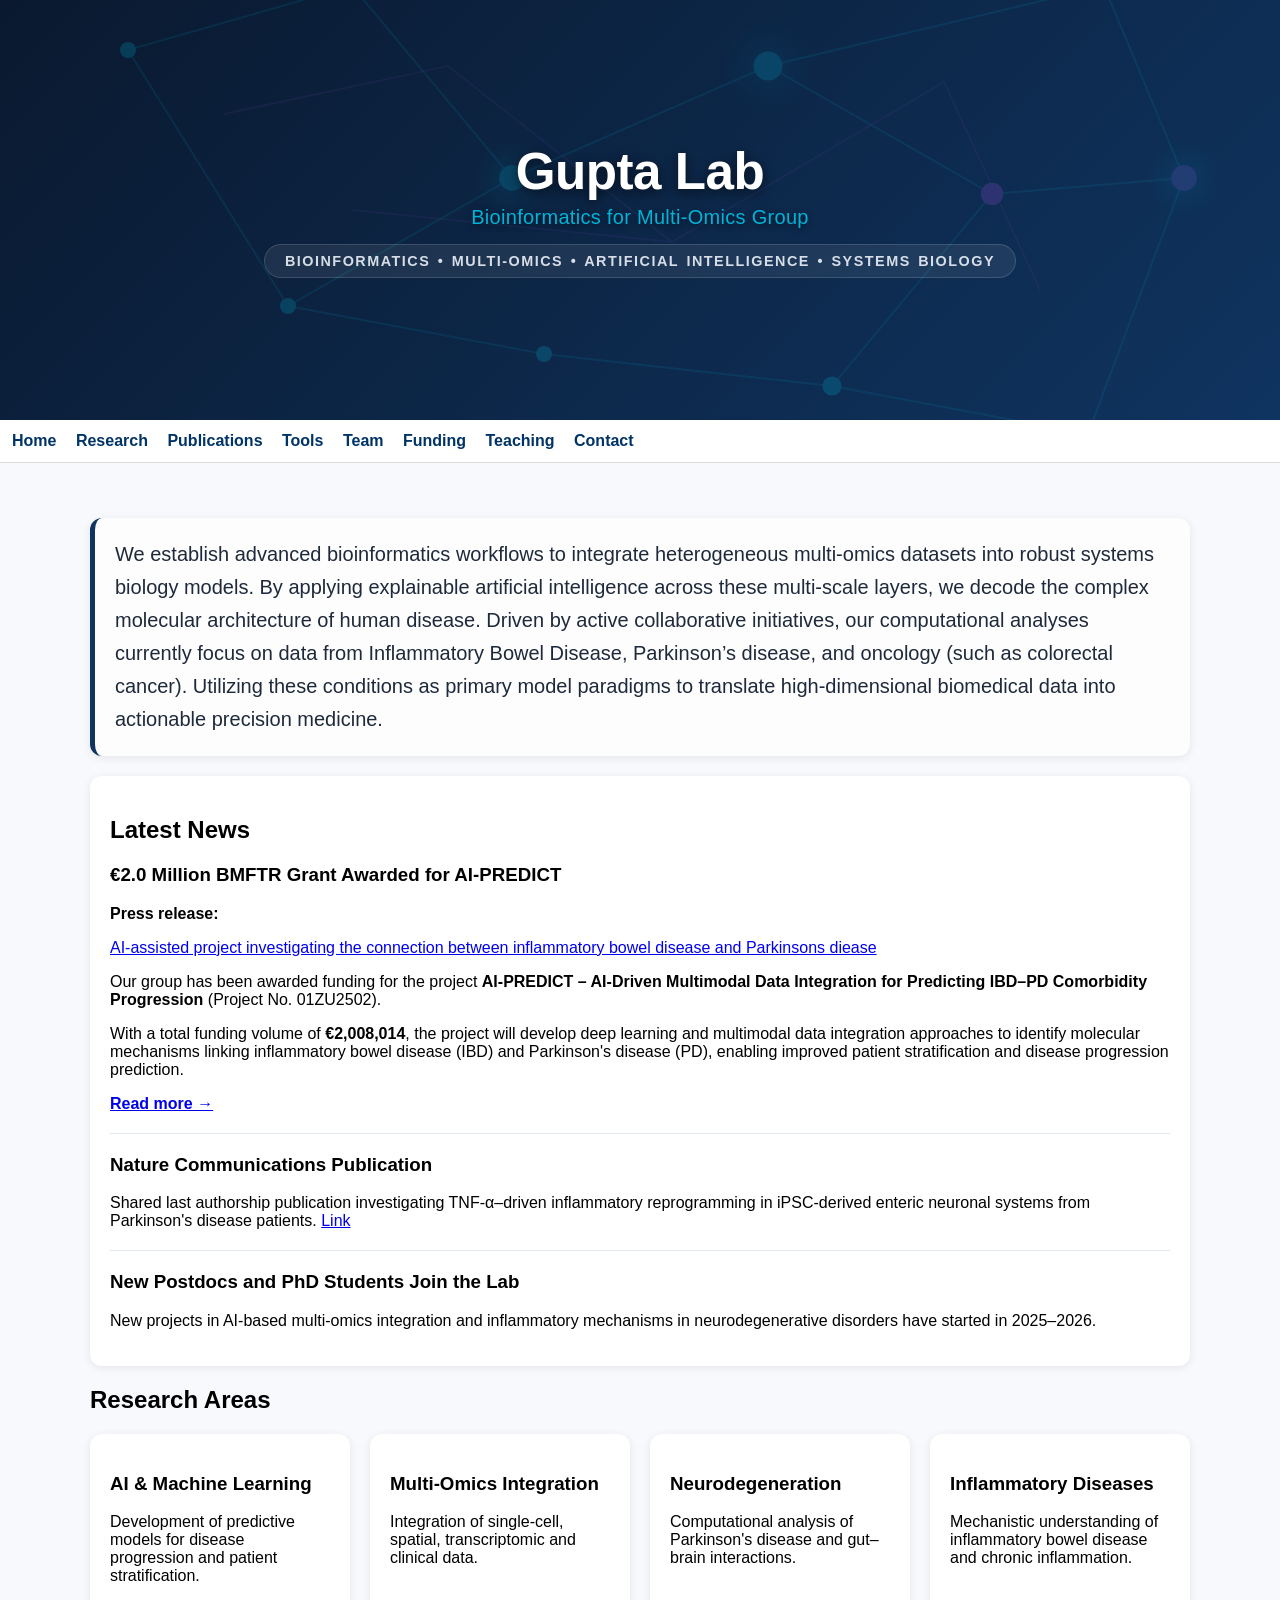
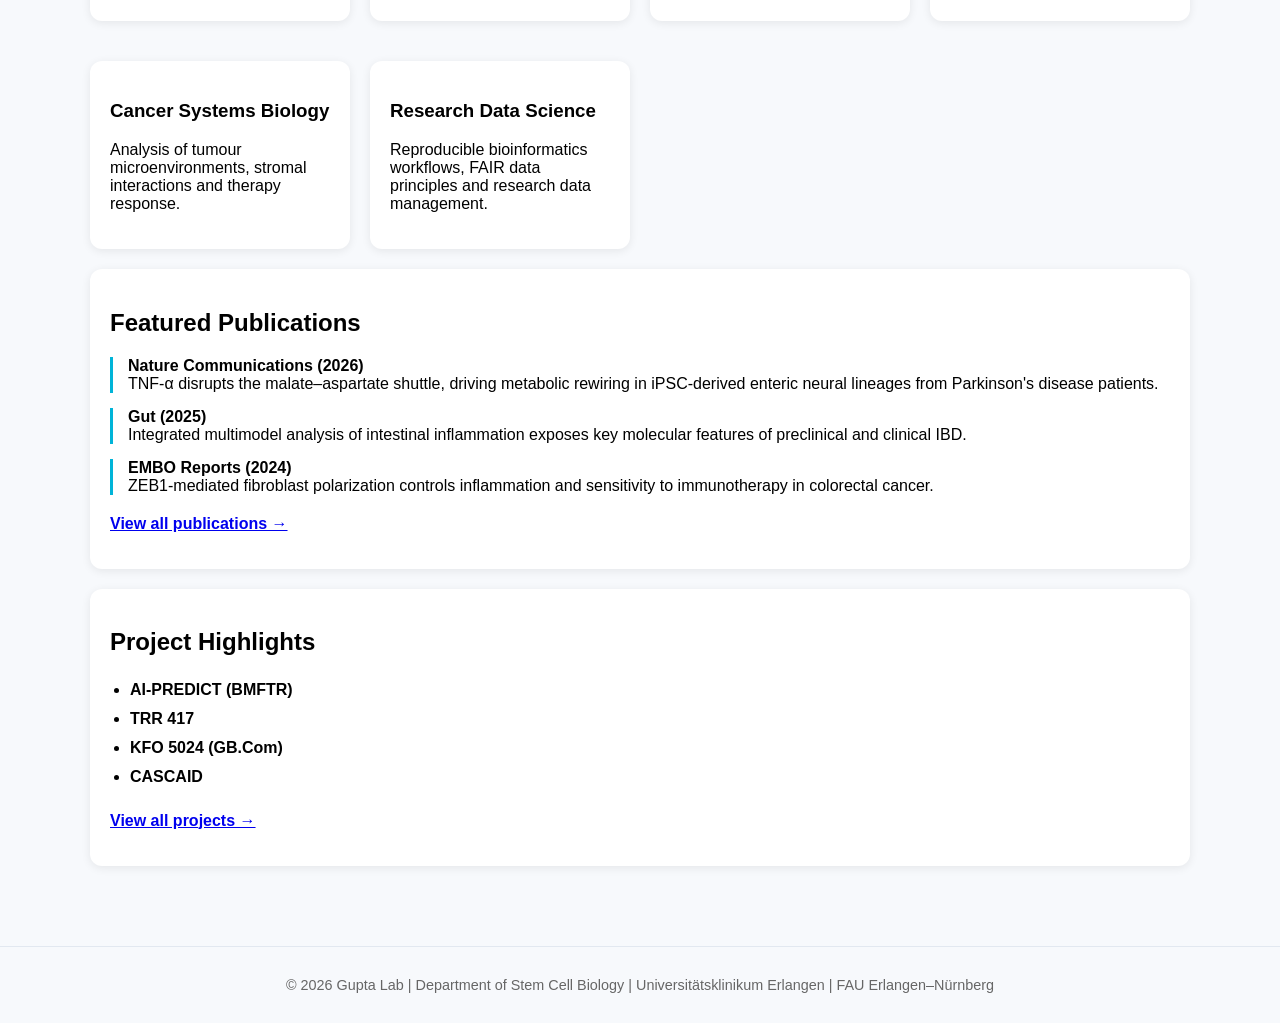
==== index.html @ 73007e4b "minor changes" ====
<!DOCTYPE html>
<html lang="en">
<head>
    <meta charset="UTF-8">
    <meta name="viewport" content="width=device-width, initial-scale=1.0">
    <title>Gupta Lab | Bioinformatics for Multi-Omics</title>
    <link rel="stylesheet" href="style.css">
</head>
<body>

    <div class="hero-banner" style="background: linear-gradient(135deg, #0a192f 0%, #0f3460 100%); padding: 70px 20px; text-align: center; color: #ffffff; position: relative; overflow: hidden; min-height: 280px; display: flex; align-items: center; justify-content: center;">
        
        <svg style="position: absolute; top: 0; left: 0; width: 100%; height: 100%; opacity: 0.22; pointer-events: none;" xmlns="http://www.w3.org/2000/svg" viewBox="0 0 800 400" preserveAspectRatio="xMidYMid slice">
            <defs>
                <radialGradient id="nodeGlow" cx="50%" cy="50%" r="50%">
                    <stop offset="0%" stop-color="#00b4d8" stop-opacity="1"/>
                    <stop offset="100%" stop-color="#00b4d8" stop-opacity="0"/>
                </radialGradient>
            </defs>
            <path d="M 80,100 L 220,60 L 320,180 L 180,260 L 80,100 M 320,180 L 480,110 L 620,190 L 520,310 L 340,290 L 180,260 M 480,110 L 690,60 L 740,180 L 620,190 M 520,310 L 680,340 L 740,180" stroke="#00b4d8" stroke-width="1.2" fill="none" opacity="0.5" />
            <path d="M 140,140 L 280,110 L 420,220 L 220,200 M 420,220 L 590,120 L 650,250" stroke="#9d4edd" stroke-width="1" fill="none" opacity="0.4" />
            <circle cx="80" cy="100" r="5" fill="#00b4d8" />
            <circle cx="220" cy="60" r="7" fill="#9d4edd" />
            <circle cx="180" cy="260" r="5" fill="#00b4d8" />
            <circle cx="320" cy="180" r="8" fill="#00b4d8" />
            <circle cx="480" cy="110" r="9" fill="#00b4d8" />
            <circle cx="620" cy="190" r="7" fill="#9d4edd" />
            <circle cx="520" cy="310" r="6" fill="#00b4d8" />
            <circle cx="690" cy="60" r="4" fill="#00b4d8" />
            <circle cx="740" cy="180" r="8" fill="#9d4edd" />
            <circle cx="340" cy="290" r="5" fill="#00b4d8" />
            <circle cx="320" cy="180" r="25" fill="url(#nodeGlow)" opacity="0.4"/>
            <circle cx="480" cy="110" r="30" fill="url(#nodeGlow)" opacity="0.3"/>
            <circle cx="740" cy="180" r="25" fill="url(#nodeGlow)" opacity="0.4"/>
        </svg>

        <div style="position: relative; z-index: 2; max-width: 850px;">
            <h1 style="font-size: 3.2rem; margin: 0 0 5px 0; font-weight: 700; letter-spacing: -0.5px; text-shadow: 0 3px 12px rgba(0,0,0,0.6);">Gupta Lab</h1>
            <p style="font-size: 1.25rem; margin: 0 0 15px 0; color: #00b4d8; font-weight: 500; letter-spacing: 0.3px; text-shadow: 0 2px 6px rgba(0,0,0,0.5);">Bioinformatics for Multi-Omics Group</p>
            <div style="font-size: 0.9rem; font-weight: 600; color: #e2e8f0; text-transform: uppercase; letter-spacing: 1.5px; word-spacing: 2px; opacity: 0.95; background: rgba(255,255,255,0.08); padding: 8px 20px; border-radius: 30px; display: inline-block; border: 1px solid rgba(255,255,255,0.15);">
                Bioinformatics &bull; Multi-Omics &bull; Artificial Intelligence &bull; Systems Biology
            </div>
        </div>
    </div>

    <nav>
        <a href="index.html">Home</a>
        <a href="research.html">Research</a>
        <a href="publications.html">Publications</a>
        <a href="tools.html">Tools</a>
        <a href="team.html">Team</a>
        <a href="funding.html">Funding</a>
        <a href="teaching.html">Teaching</a>
        <a href="contact.html">Contact</a>
    </nav>

    <div class="container">

        <section class="card" style="margin-top: 35px; border-left: 5px solid #0f3460; background: #fdfdfd;">
            <p style="font-size: 1.25rem; line-height: 1.65; color: #1e293b; font-weight: 500; margin: 0;">
We establish advanced bioinformatics workflows to integrate heterogeneous multi-omics datasets into robust systems biology models. By applying explainable artificial intelligence across these multi-scale layers, we decode the complex molecular architecture of human disease. Driven by active collaborative initiatives, our computational analyses currently focus on data from Inflammatory Bowel Disease, Parkinson’s disease, and oncology (such as colorectal cancer). Utilizing these conditions as primary model paradigms to translate high-dimensional biomedical data into actionable precision medicine.
            </p>
        </section>

        <section class="card">
            <h2>Latest News</h2>
            
            <div class="news-item">
                <h3>&euro;2.0 Million BMFTR Grant Awarded for AI-PREDICT</h3>
 	<p><strong>Press release:</strong></p> <a href="https://www.fau.eu/2026/04/news/ai-assisted-project-investigating-the-connection-between-bowel-disease-and-parkinsons-2/" target="_blank">AI-assisted project investigating the connection between inflammatory bowel disease and Parkinsons diease</a>
                <p>
                    Our group has been awarded funding for the project <strong>AI-PREDICT &ndash; AI-Driven Multimodal Data Integration for Predicting IBD&ndash;PD Comorbidity Progression</strong> (Project No. 01ZU2502).
                </p>
                <p>
                    With a total funding volume of <strong>&euro;2,008,014</strong>, the project will develop deep learning and multimodal data integration approaches to identify molecular mechanisms linking inflammatory bowel disease (IBD) and Parkinson's disease (PD), enabling improved patient stratification and disease progression prediction.
                </p>
                <p><a href="funding.html" style="font-weight: 600;">Read more &rarr;</a></p>
            </div>

            <hr style="border: 0; border-top: 1px solid #e2e8f0; margin: 20px 0;">

            <div class="news-item">
                <h3>Nature Communications Publication</h3>
                <p>
                    Shared last authorship publication investigating TNF-&alpha;&ndash;driven inflammatory reprogramming in iPSC-derived enteric neuronal systems from Parkinson's disease patients.  <a href="https://www.nature.com/articles/s41467-026-71317-y" target="_blank">Link</a>
                </p>
            </div>

            <hr style="border: 0; border-top: 1px solid #e2e8f0; margin: 20px 0;">

            <div class="news-item">
                <h3>New Postdocs and PhD Students Join the Lab</h3>
                <p>
                    New projects in AI-based multi-omics integration and inflammatory mechanisms in neurodegenerative disorders have started in 2025&ndash;2026.
                </p>
            </div>
        </section>

        <section>
            <h2>Research Areas</h2>
            <div class="grid">
                <div class="card">
                    <h3>AI & Machine Learning</h3>
                    <p>Development of predictive models for disease progression and patient stratification.</p>
                </div>

                <div class="card">
                    <h3>Multi-Omics Integration</h3>
                    <p>Integration of single-cell, spatial, transcriptomic and clinical data.</p>
                </div>

                <div class="card">
                    <h3>Neurodegeneration</h3>
                    <p>Computational analysis of Parkinson's disease and gut&ndash;brain interactions.</p>
                </div>

                <div class="card">
                    <h3>Inflammatory Diseases</h3>
                    <p>Mechanistic understanding of inflammatory bowel disease and chronic inflammation.</p>
                </div>

                <div class="card">
                    <h3>Cancer Systems Biology</h3>
                    <p>Analysis of tumour microenvironments, stromal interactions and therapy response.</p>
                </div>

                <div class="card">
                    <h3>Research Data Science</h3>
                    <p>Reproducible bioinformatics workflows, FAIR data principles and research data management.</p>
                </div>
            </div>
        </section>

        <section class="card">
            <h2>Featured Publications</h2>
            <ul style="list-style-type: none; padding-left: 0;">
                <li style="margin-bottom: 15px; padding-left: 15px; border-left: 3px solid #00b4d8;">
                    <strong>Nature Communications (2026)</strong><br>
                    TNF-&alpha; disrupts the malate&ndash;aspartate shuttle, driving metabolic rewiring in iPSC-derived enteric neural lineages from Parkinson's disease patients.
                </li>
                <li style="margin-bottom: 15px; padding-left: 15px; border-left: 3px solid #00b4d8;">
                    <strong>Gut (2025)</strong><br>
                    Integrated multimodel analysis of intestinal inflammation exposes key molecular features of preclinical and clinical IBD.
                </li>
                <li style="margin-bottom: 5px; padding-left: 15px; border-left: 3px solid #00b4d8;">
                    <strong>EMBO Reports (2024)</strong><br>
                    ZEB1-mediated fibroblast polarization controls inflammation and sensitivity to immunotherapy in colorectal cancer.
                </li>
            </ul>
            <p style="margin-top: 20px;"><a href="publications.html" style="font-weight: 600;">View all publications &rarr;</a></p>
        </section>

        <section class="card">
            <h2>Project Highlights</h2>
            <ul style="line-height: 1.8; padding-left: 20px;">
                <li><strong>AI-PREDICT (BMFTR)</strong></li>
                <li><strong>TRR 417</strong></li>
                <li><strong>KFO 5024 (GB.Com)</strong></li>
                <li><strong>CASCAID</strong></li>
            </ul>
            <p style="margin-top: 20px;"><a href="funding.html" style="font-weight: 600;">View all projects &rarr;</a></p>
        </section>

    </div>

    <footer style="text-align:center; padding:30px; color:#666; font-size:0.9rem; margin-top: 40px; border-top: 1px solid #e2e8f0;">
        &copy; 2026 Gupta Lab | Department of Stem Cell Biology | Universitätsklinikum Erlangen | FAU Erlangen&ndash;Nürnberg
    </footer>

</body>
</html>
---- style.css ----
:root{
  --fau-blue:#003366; --fau-light:#0055a4; --bg:#f7f9fc; --card:#fff;
}
body{font-family:Arial,sans-serif;margin:0;background:var(--bg);}
header{background:linear-gradient(135deg,var(--fau-blue),var(--fau-light));color:white;padding:50px 20px}
nav{background:white;padding:12px;border-bottom:1px solid #ddd}
nav a{margin-right:15px;text-decoration:none;color:#003366;font-weight:bold}
.container{max-width:1100px;margin:auto;padding:20px}
.card{background:white;padding:20px;border-radius:12px;box-shadow:0 2px 10px rgba(0,0,0,.08);margin-bottom:20px}
.grid{display:grid;grid-template-columns:repeat(auto-fit,minmax(250px,1fr));gap:20px}
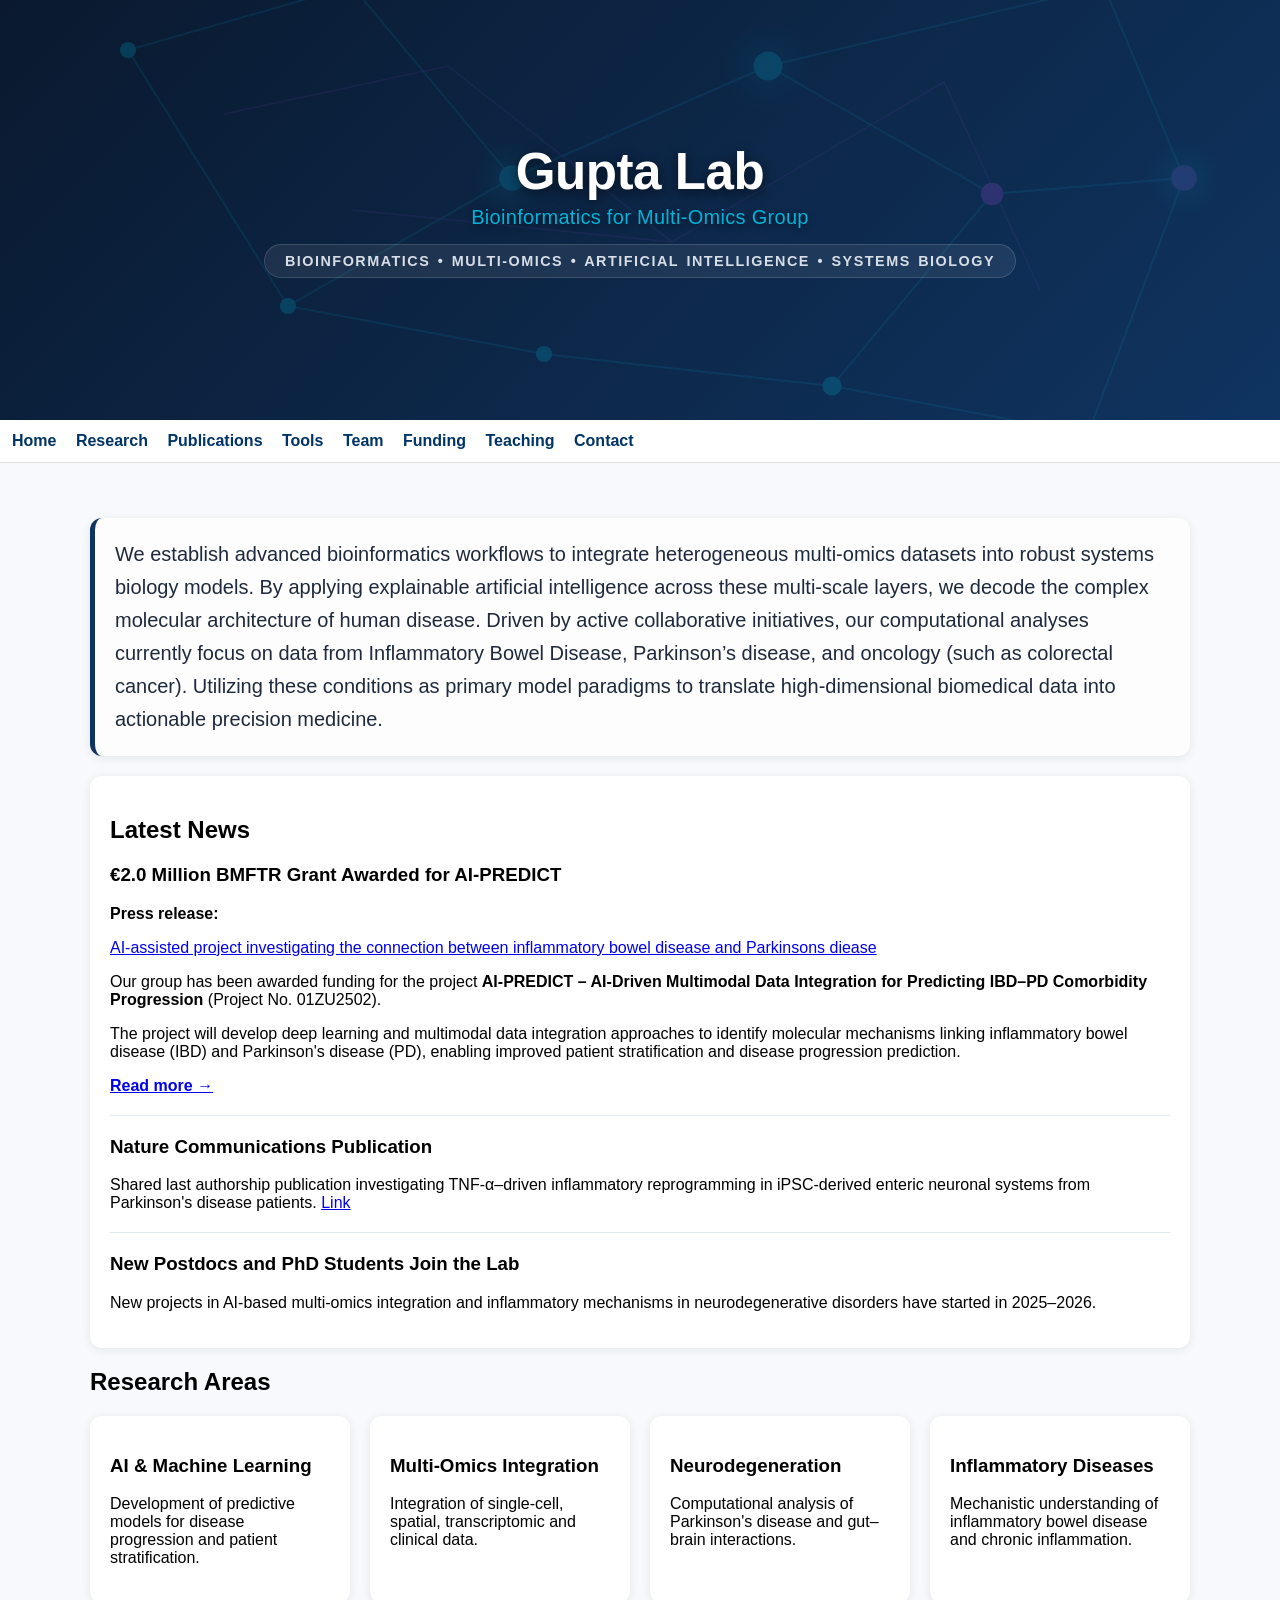
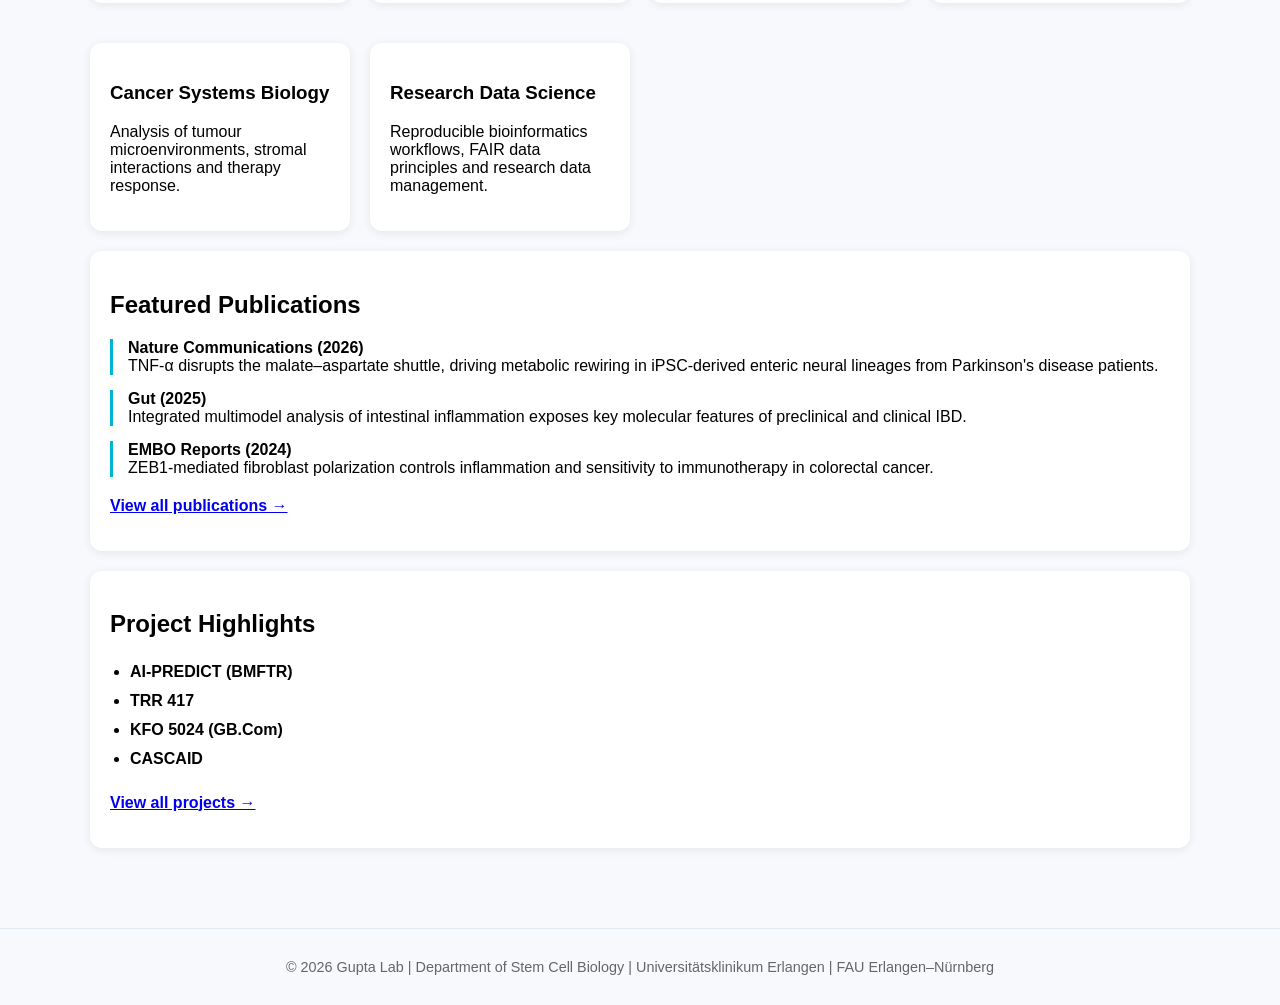
==== commit f91b308a: "minor changes" ====
--- a/index.html
+++ b/index.html
@@ -72,7 +72,7 @@
                     Our group has been awarded funding for the project <strong>AI-PREDICT &ndash; AI-Driven Multimodal Data Integration for Predicting IBD&ndash;PD Comorbidity Progression</strong> (Project No. 01ZU2502).
                 </p>
                 <p>
-                    With a total funding volume of <strong>&euro;2,008,014</strong>, the project will develop deep learning and multimodal data integration approaches to identify molecular mechanisms linking inflammatory bowel disease (IBD) and Parkinson's disease (PD), enabling improved patient stratification and disease progression prediction.
+                    The project will develop deep learning and multimodal data integration approaches to identify molecular mechanisms linking inflammatory bowel disease (IBD) and Parkinson's disease (PD), enabling improved patient stratification and disease progression prediction.
                 </p>
                 <p><a href="funding.html" style="font-weight: 600;">Read more &rarr;</a></p>
             </div>
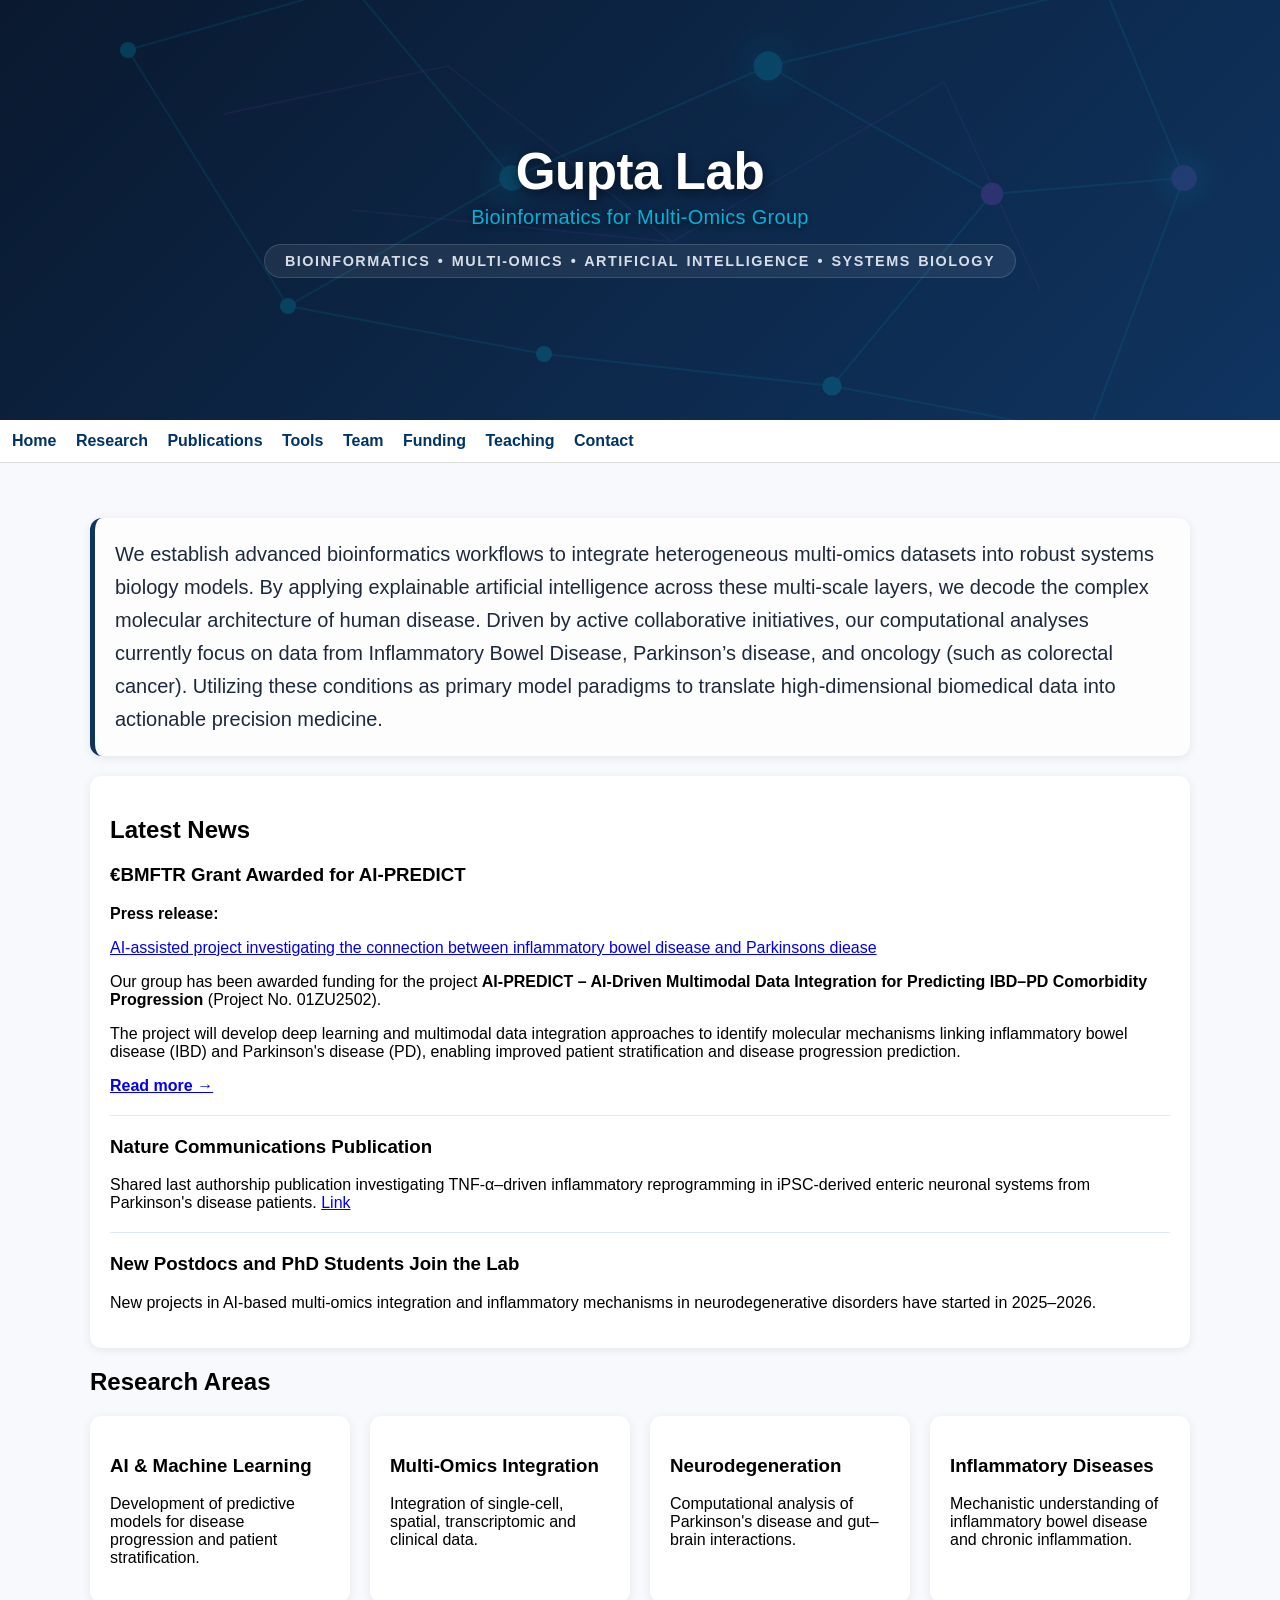
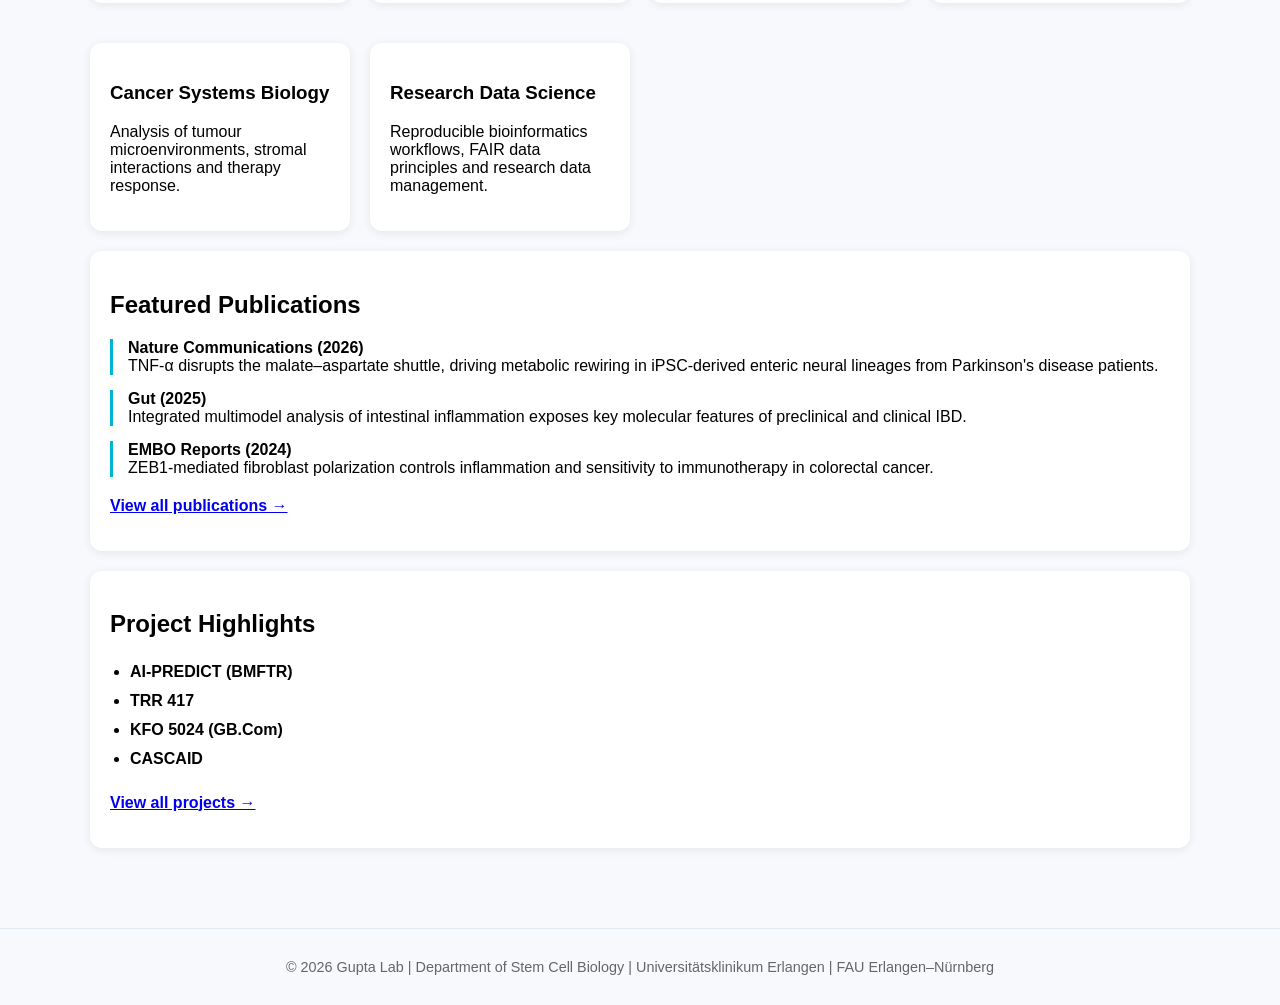
==== commit 9c28a896: "minor changes" ====
--- a/index.html
+++ b/index.html
@@ -66,7 +66,7 @@
             <h2>Latest News</h2>
             
             <div class="news-item">
-                <h3>&euro;2.0 Million BMFTR Grant Awarded for AI-PREDICT</h3>
+                <h3>&euro;BMFTR Grant Awarded for AI-PREDICT</h3>
  	<p><strong>Press release:</strong></p> <a href="https://www.fau.eu/2026/04/news/ai-assisted-project-investigating-the-connection-between-bowel-disease-and-parkinsons-2/" target="_blank">AI-assisted project investigating the connection between inflammatory bowel disease and Parkinsons diease</a>
                 <p>
                     Our group has been awarded funding for the project <strong>AI-PREDICT &ndash; AI-Driven Multimodal Data Integration for Predicting IBD&ndash;PD Comorbidity Progression</strong> (Project No. 01ZU2502).
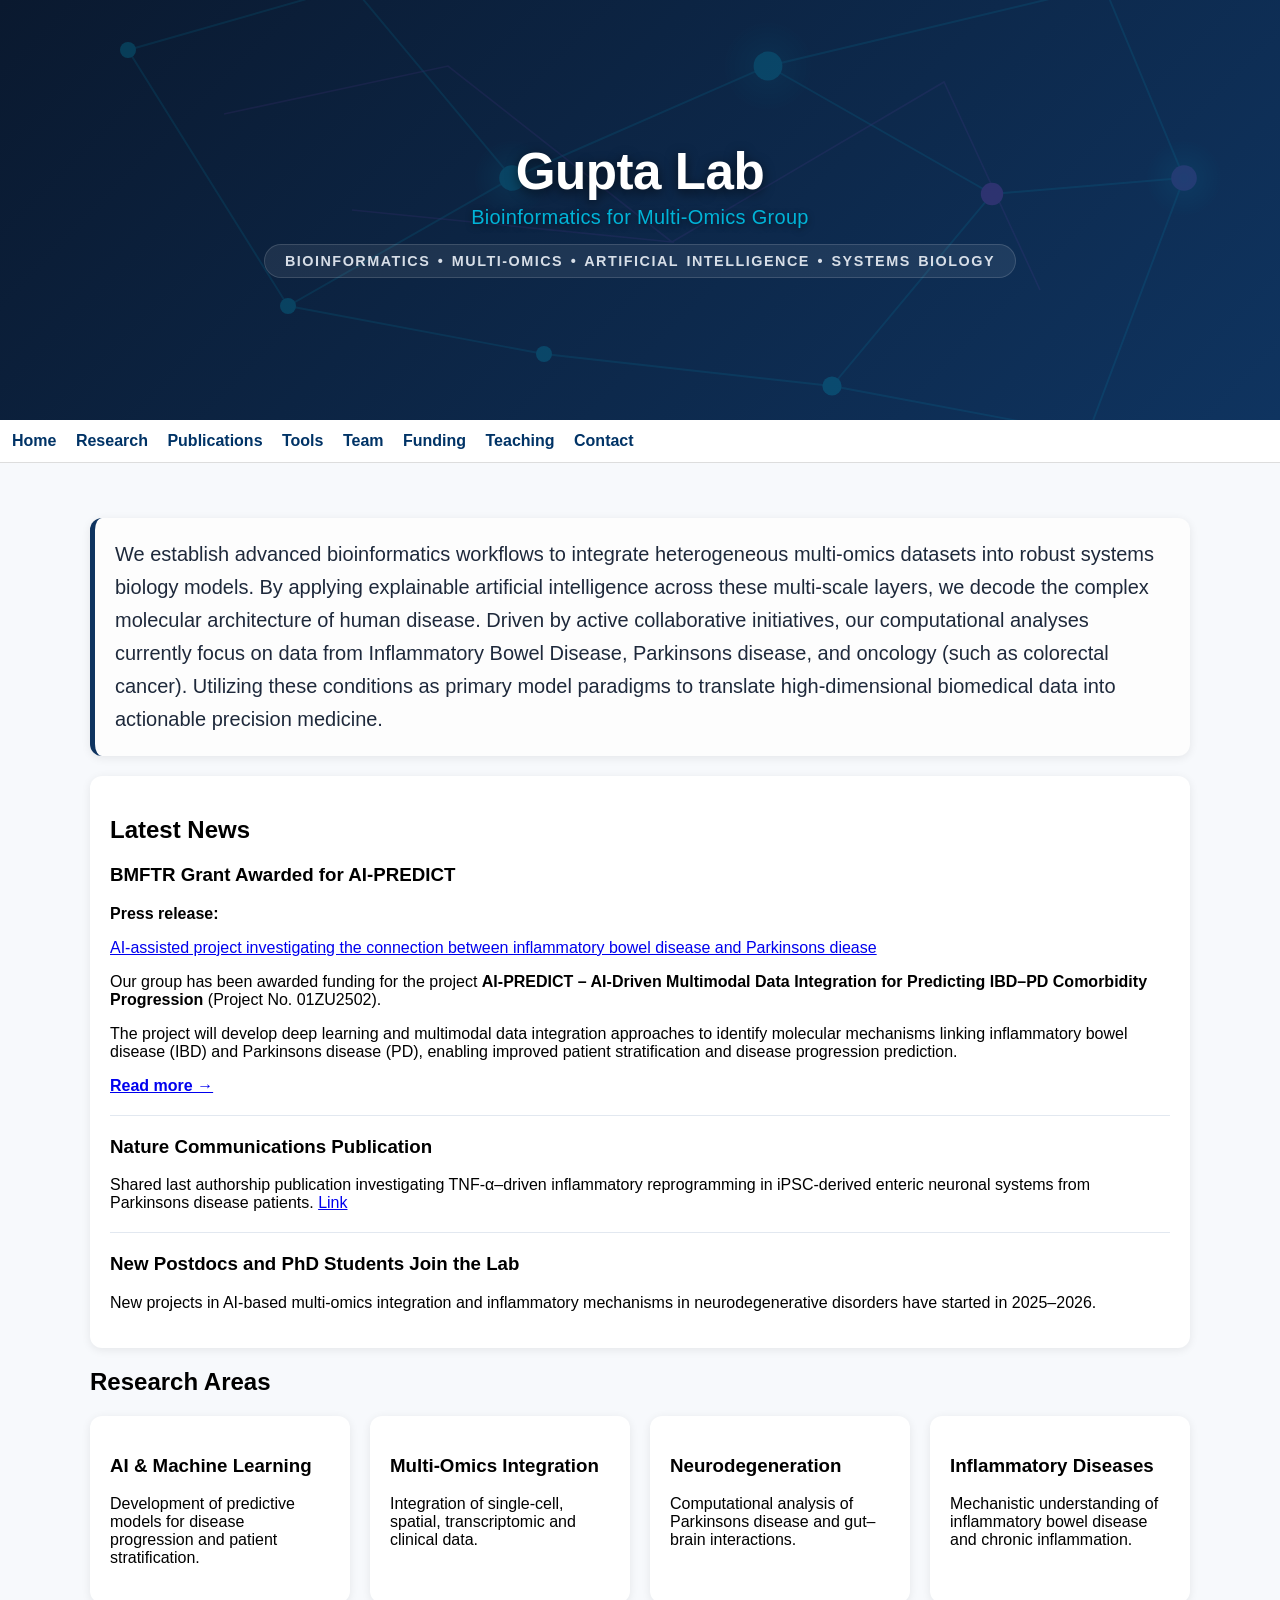
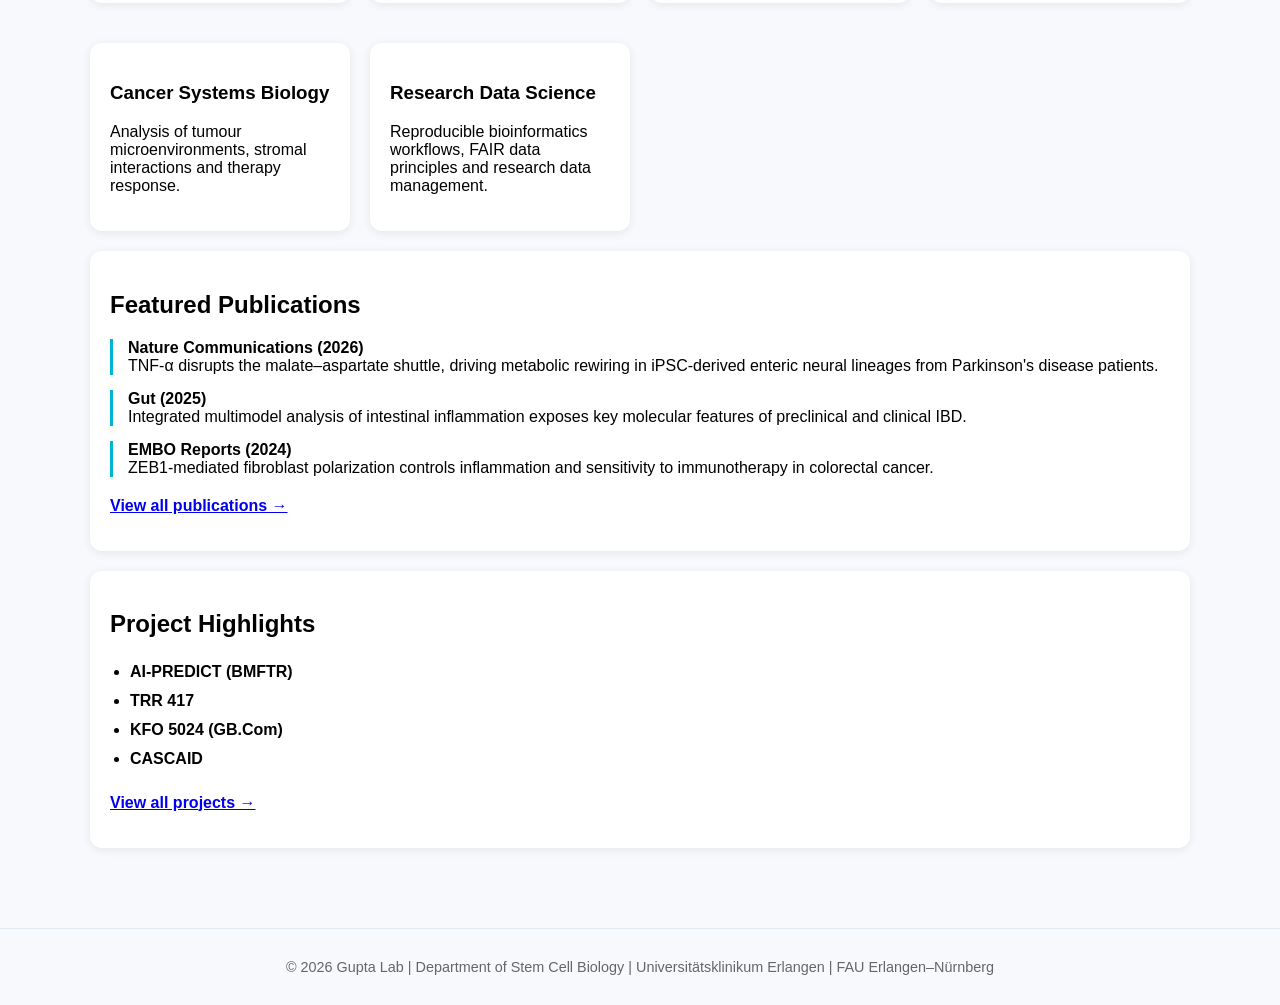
==== commit a481161f: "minor changes" ====
--- a/index.html
+++ b/index.html
@@ -58,7 +58,7 @@
 
         <section class="card" style="margin-top: 35px; border-left: 5px solid #0f3460; background: #fdfdfd;">
             <p style="font-size: 1.25rem; line-height: 1.65; color: #1e293b; font-weight: 500; margin: 0;">
-We establish advanced bioinformatics workflows to integrate heterogeneous multi-omics datasets into robust systems biology models. By applying explainable artificial intelligence across these multi-scale layers, we decode the complex molecular architecture of human disease. Driven by active collaborative initiatives, our computational analyses currently focus on data from Inflammatory Bowel Disease, Parkinson’s disease, and oncology (such as colorectal cancer). Utilizing these conditions as primary model paradigms to translate high-dimensional biomedical data into actionable precision medicine.
+We establish advanced bioinformatics workflows to integrate heterogeneous multi-omics datasets into robust systems biology models. By applying explainable artificial intelligence across these multi-scale layers, we decode the complex molecular architecture of human disease. Driven by active collaborative initiatives, our computational analyses currently focus on data from Inflammatory Bowel Disease, Parkinsons disease, and oncology (such as colorectal cancer). Utilizing these conditions as primary model paradigms to translate high-dimensional biomedical data into actionable precision medicine.
             </p>
         </section>
 
@@ -66,13 +66,13 @@
             <h2>Latest News</h2>
             
             <div class="news-item">
-                <h3>&euro;BMFTR Grant Awarded for AI-PREDICT</h3>
+                <h3>BMFTR Grant Awarded for AI-PREDICT</h3>
  	<p><strong>Press release:</strong></p> <a href="https://www.fau.eu/2026/04/news/ai-assisted-project-investigating-the-connection-between-bowel-disease-and-parkinsons-2/" target="_blank">AI-assisted project investigating the connection between inflammatory bowel disease and Parkinsons diease</a>
                 <p>
                     Our group has been awarded funding for the project <strong>AI-PREDICT &ndash; AI-Driven Multimodal Data Integration for Predicting IBD&ndash;PD Comorbidity Progression</strong> (Project No. 01ZU2502).
                 </p>
                 <p>
-                    The project will develop deep learning and multimodal data integration approaches to identify molecular mechanisms linking inflammatory bowel disease (IBD) and Parkinson's disease (PD), enabling improved patient stratification and disease progression prediction.
+                    The project will develop deep learning and multimodal data integration approaches to identify molecular mechanisms linking inflammatory bowel disease (IBD) and Parkinsons disease (PD), enabling improved patient stratification and disease progression prediction.
                 </p>
                 <p><a href="funding.html" style="font-weight: 600;">Read more &rarr;</a></p>
             </div>
@@ -82,7 +82,7 @@
             <div class="news-item">
                 <h3>Nature Communications Publication</h3>
                 <p>
-                    Shared last authorship publication investigating TNF-&alpha;&ndash;driven inflammatory reprogramming in iPSC-derived enteric neuronal systems from Parkinson's disease patients.  <a href="https://www.nature.com/articles/s41467-026-71317-y" target="_blank">Link</a>
+                    Shared last authorship publication investigating TNF-&alpha;&ndash;driven inflammatory reprogramming in iPSC-derived enteric neuronal systems from Parkinsons disease patients.  <a href="https://www.nature.com/articles/s41467-026-71317-y" target="_blank">Link</a>
                 </p>
             </div>
 
@@ -111,7 +111,7 @@
 
                 <div class="card">
                     <h3>Neurodegeneration</h3>
-                    <p>Computational analysis of Parkinson's disease and gut&ndash;brain interactions.</p>
+                    <p>Computational analysis of Parkinsons disease and gut&ndash;brain interactions.</p>
                 </div>
 
                 <div class="card">
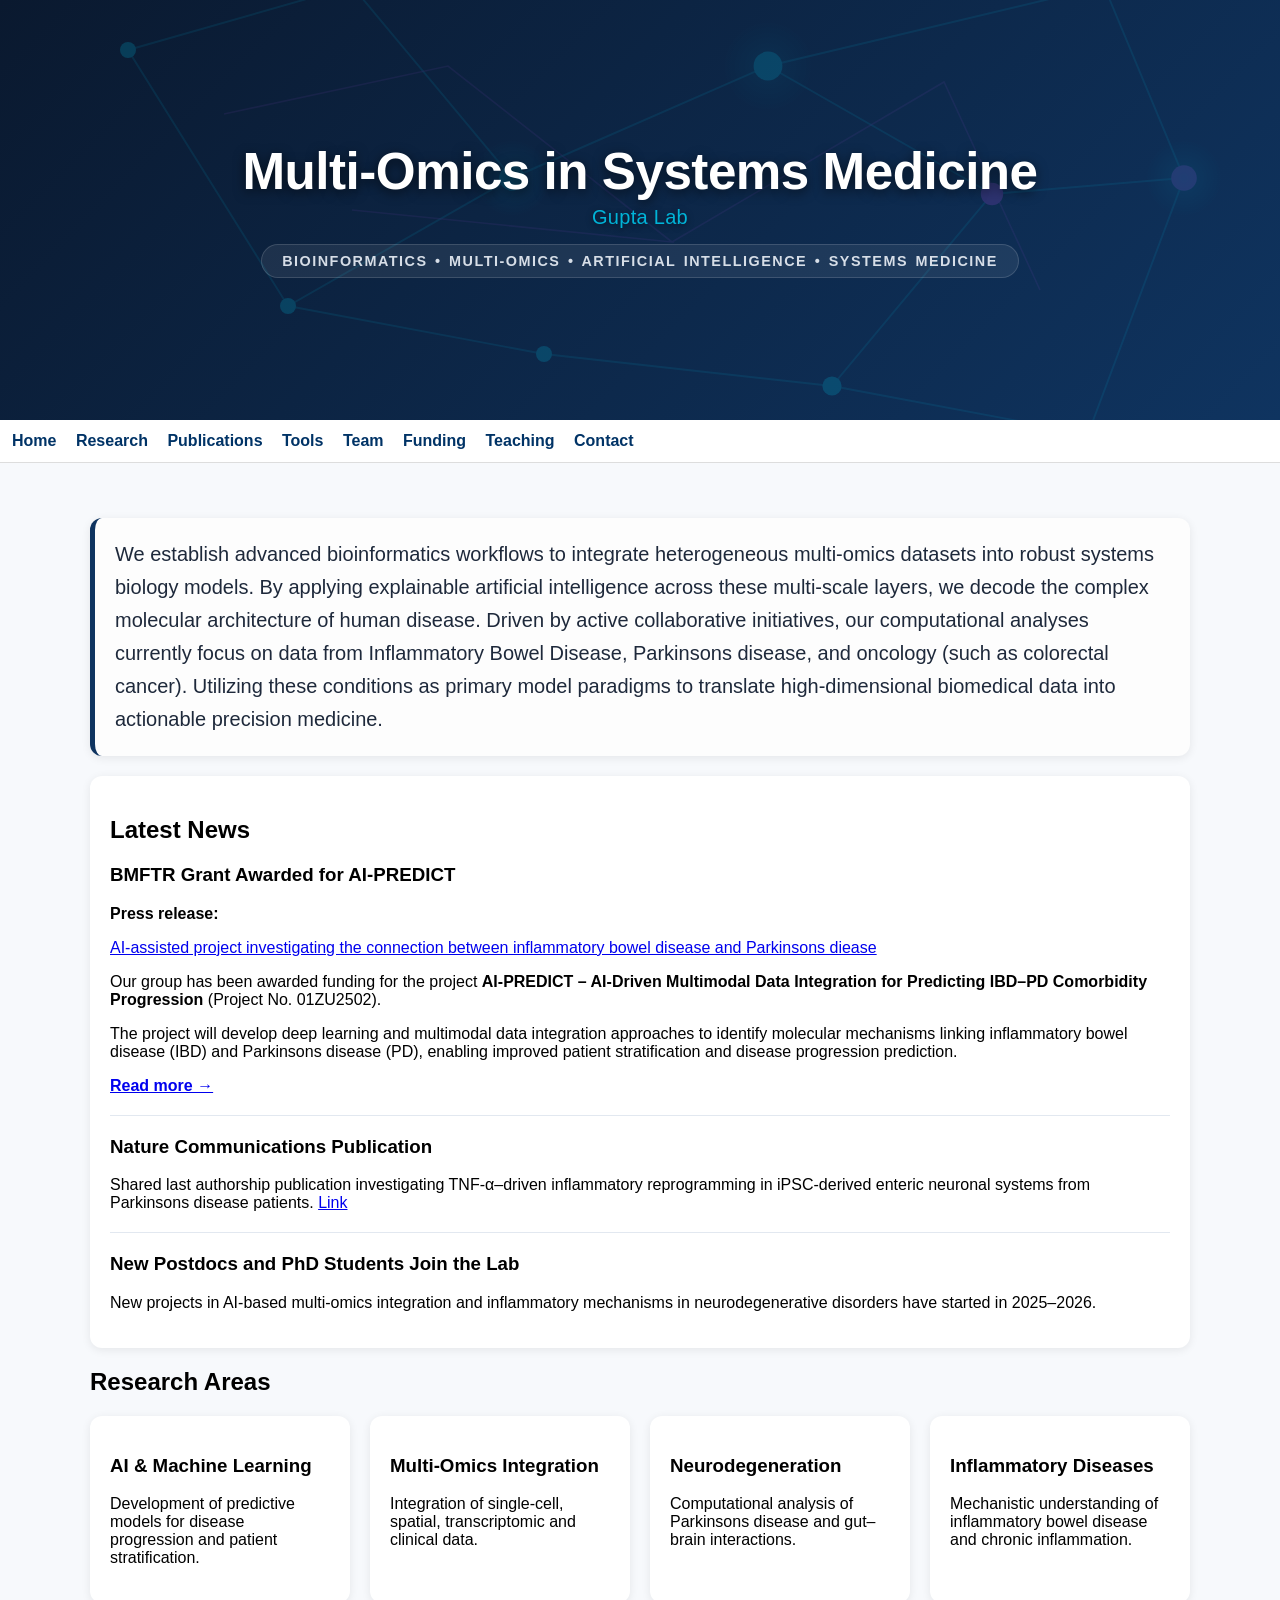
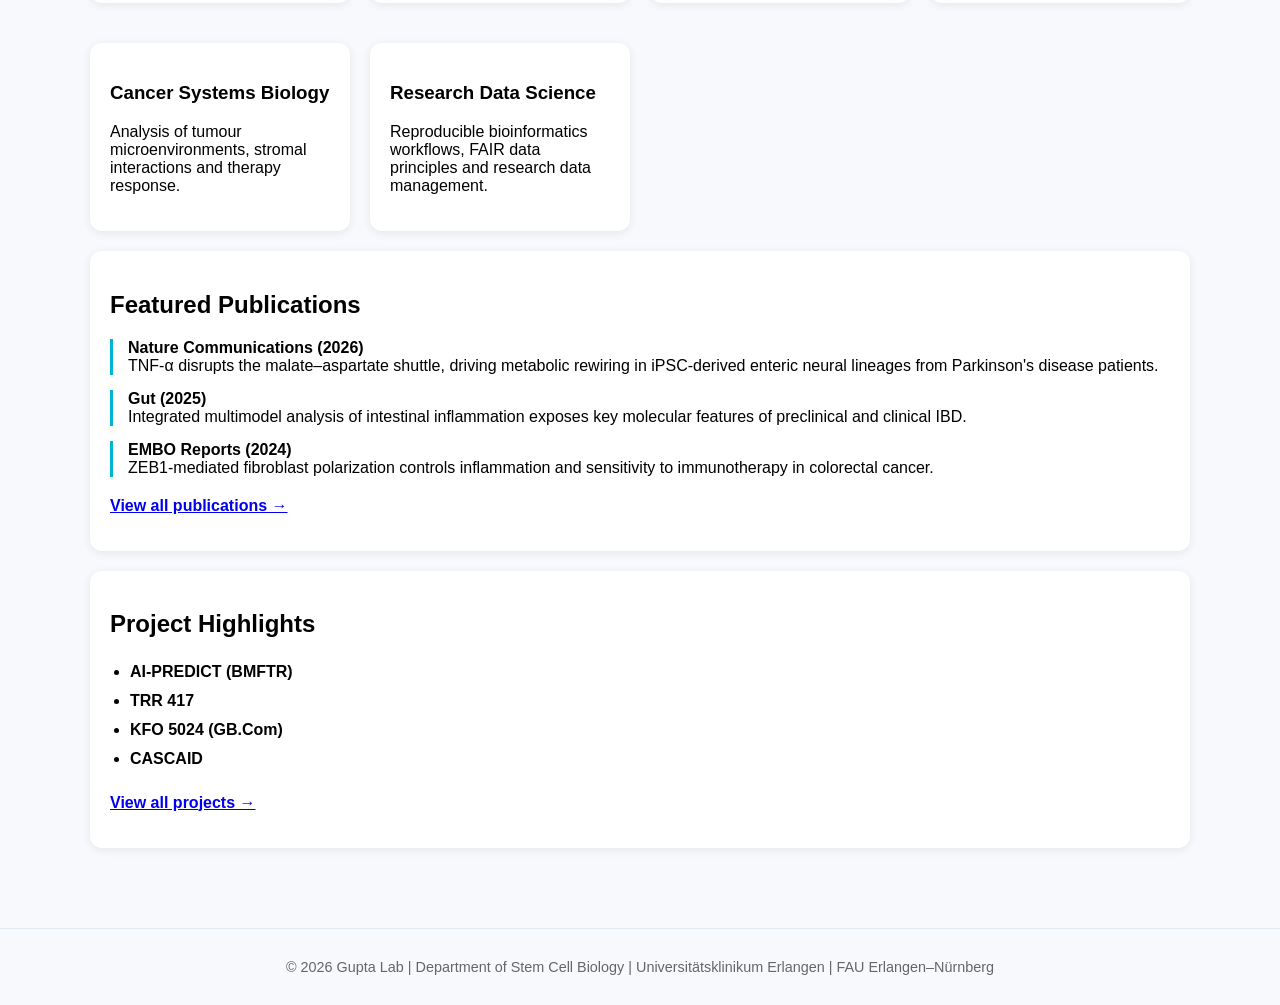
==== commit 1f287261: "lab name updatetitle" ====
--- a/index.html
+++ b/index.html
@@ -3,7 +3,7 @@
 <head>
     <meta charset="UTF-8">
     <meta name="viewport" content="width=device-width, initial-scale=1.0">
-    <title>Gupta Lab | Bioinformatics for Multi-Omics</title>
+    <title>Multi-Omics in Systems Medicine | Gupta Lab</title>
     <link rel="stylesheet" href="style.css">
 </head>
 <body>
@@ -35,10 +35,10 @@
         </svg>
 
         <div style="position: relative; z-index: 2; max-width: 850px;">
-            <h1 style="font-size: 3.2rem; margin: 0 0 5px 0; font-weight: 700; letter-spacing: -0.5px; text-shadow: 0 3px 12px rgba(0,0,0,0.6);">Gupta Lab</h1>
-            <p style="font-size: 1.25rem; margin: 0 0 15px 0; color: #00b4d8; font-weight: 500; letter-spacing: 0.3px; text-shadow: 0 2px 6px rgba(0,0,0,0.5);">Bioinformatics for Multi-Omics Group</p>
+            <h1 style="font-size: 3.2rem; margin: 0 0 5px 0; font-weight: 700; letter-spacing: -0.5px; text-shadow: 0 3px 12px rgba(0,0,0,0.6);"> Multi-Omics in Systems Medicine </h1>
+            <p style="font-size: 1.25rem; margin: 0 0 15px 0; color: #00b4d8; font-weight: 500; letter-spacing: 0.3px; text-shadow: 0 2px 6px rgba(0,0,0,0.5);">Gupta Lab</p>
             <div style="font-size: 0.9rem; font-weight: 600; color: #e2e8f0; text-transform: uppercase; letter-spacing: 1.5px; word-spacing: 2px; opacity: 0.95; background: rgba(255,255,255,0.08); padding: 8px 20px; border-radius: 30px; display: inline-block; border: 1px solid rgba(255,255,255,0.15);">
-                Bioinformatics &bull; Multi-Omics &bull; Artificial Intelligence &bull; Systems Biology
+                Bioinformatics &bull; Multi-Omics &bull; Artificial Intelligence &bull; Systems Medicine
             </div>
         </div>
     </div>
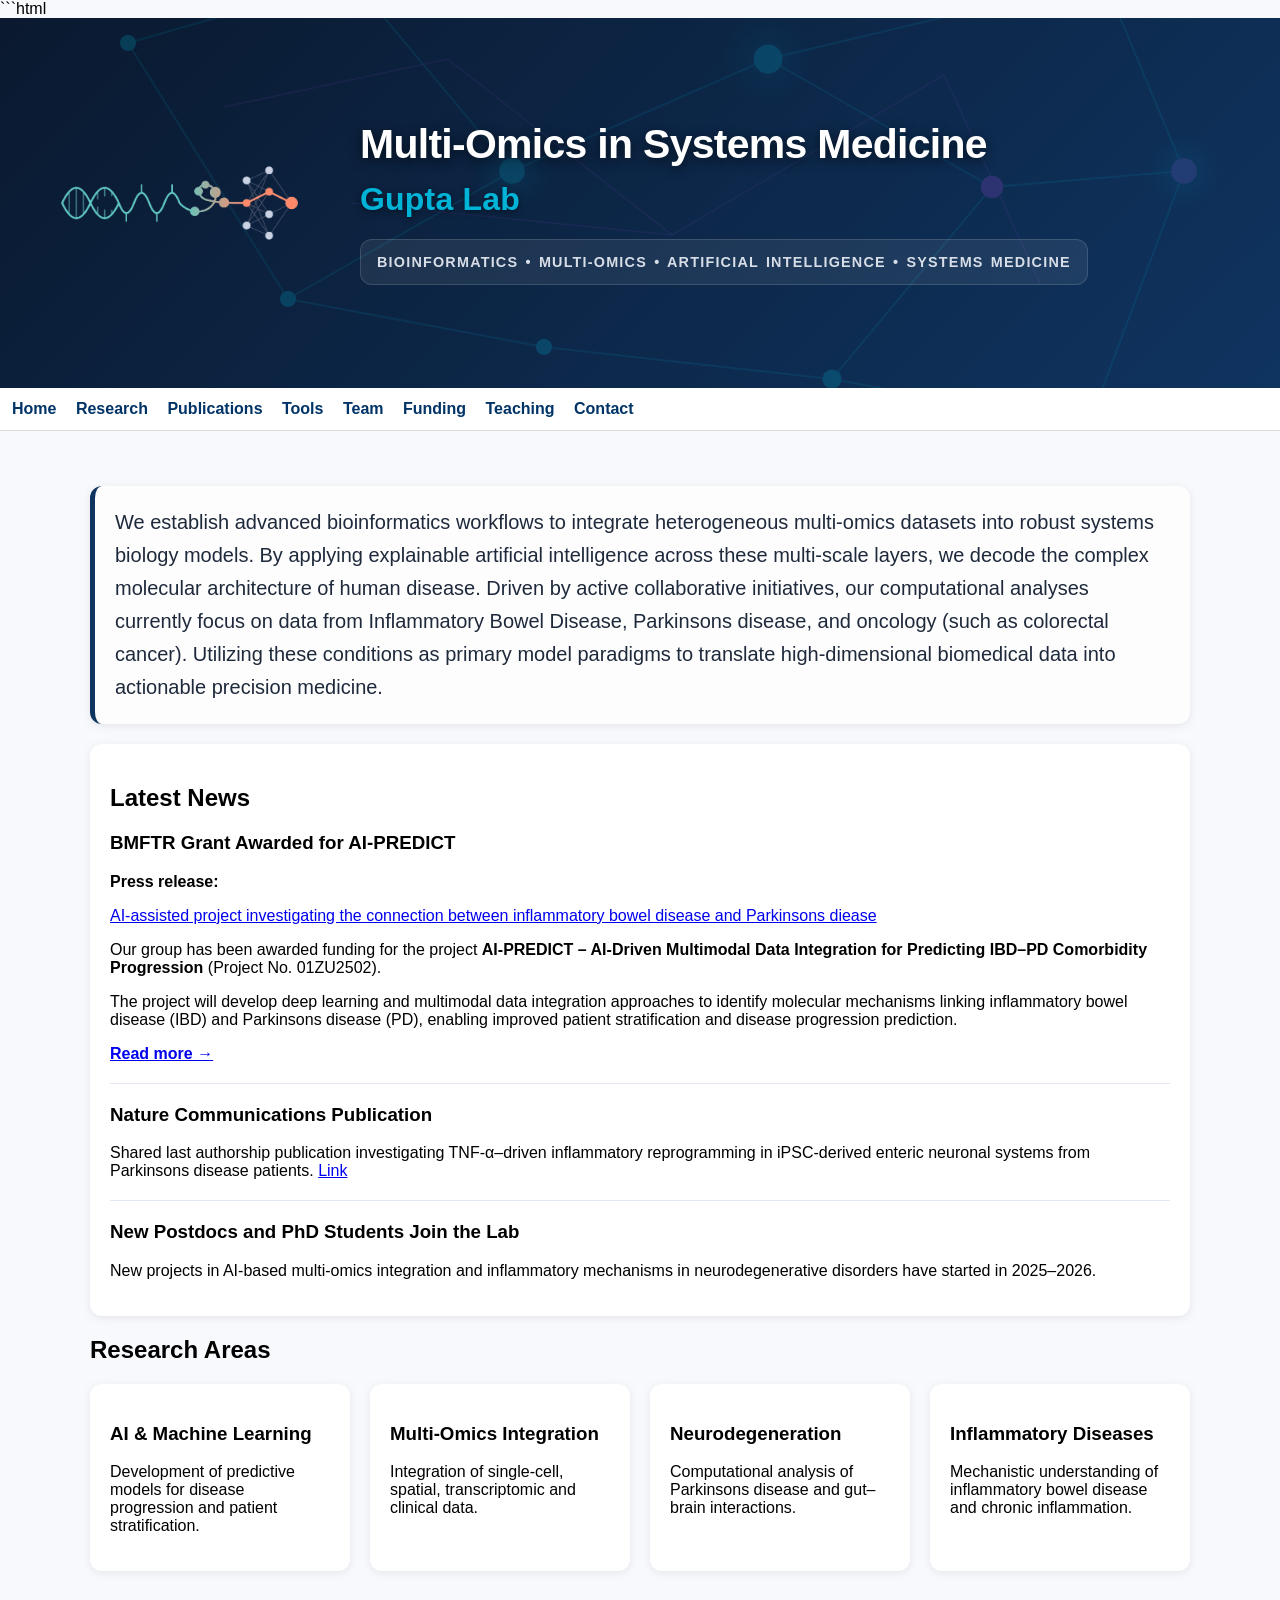
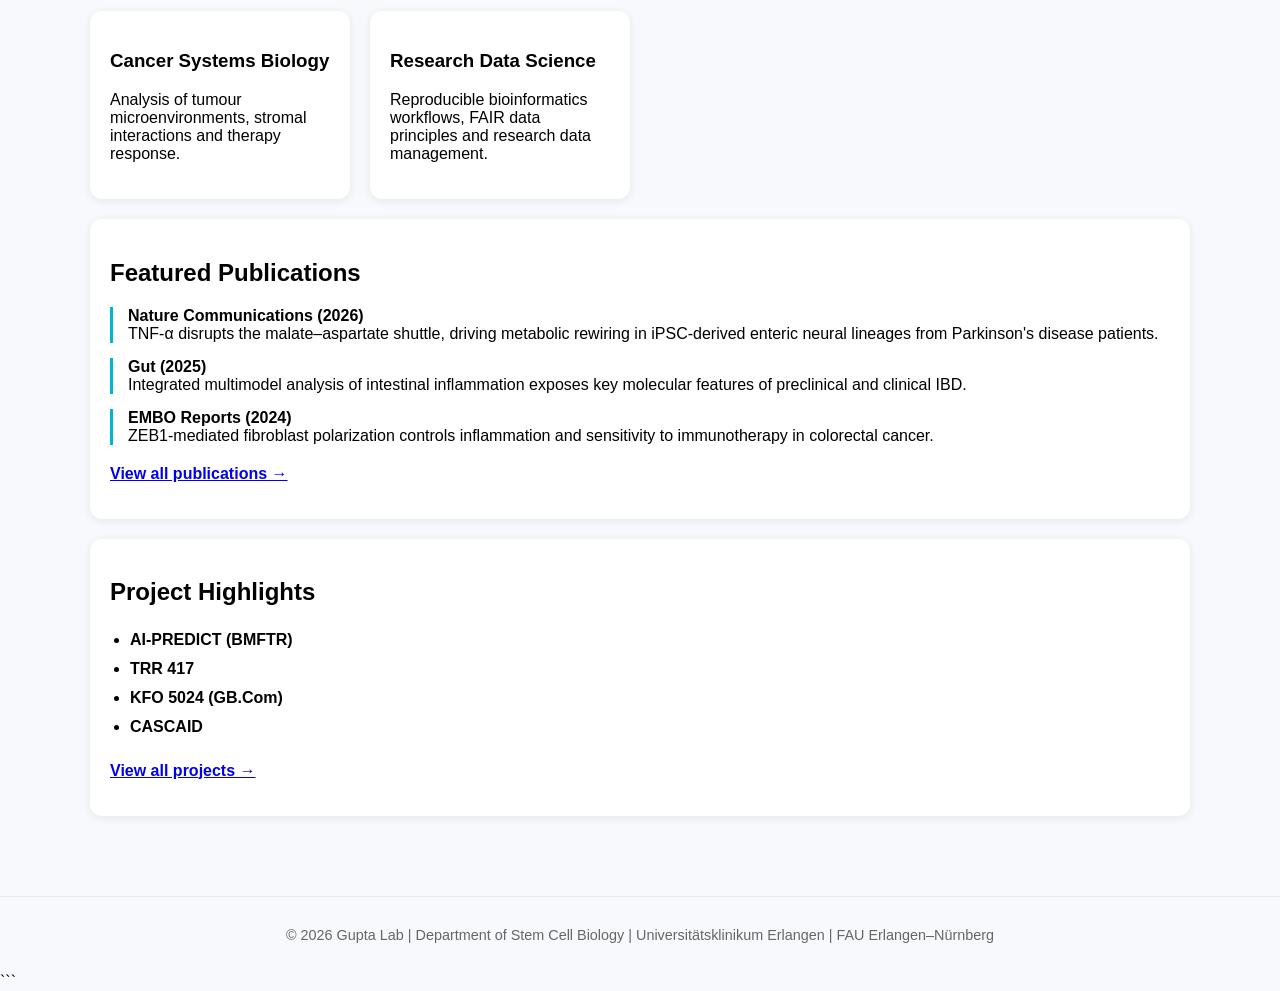
==== commit ea4a83be: "logoes addedtitle" ====
--- a/index.html
+++ b/index.html
@@ -1,3 +1,4 @@
+```html
 <!DOCTYPE html>
 <html lang="en">
 <head>
@@ -5,11 +6,183 @@
     <meta name="viewport" content="width=device-width, initial-scale=1.0">
     <title>Multi-Omics in Systems Medicine | Gupta Lab</title>
     <link rel="stylesheet" href="style.css">
+
+    <style>
+        .hero-banner {
+            background: linear-gradient(135deg, #0a192f 0%, #0f3460 100%);
+            padding: 45px 40px;
+            color: #ffffff;
+            position: relative;
+            overflow: hidden;
+            min-height: 320px;
+            display: flex;
+            align-items: center;
+            justify-content: center;
+            box-sizing: border-box;
+        }
+
+        .hero-inner {
+            position: relative;
+            z-index: 2;
+            width: 100%;
+            max-width: 1250px;
+            margin: 0 auto;
+            display: flex;
+            align-items: center;
+            justify-content: flex-start;
+            gap: 40px;
+        }
+
+        .hero-logo {
+            flex: 0 0 280px;
+            display: flex;
+            align-items: center;
+            justify-content: center;
+        }
+
+        .hero-logo img {
+            display: block;
+            width: 280px;
+            height: 280px;
+            max-width: 100%;
+            object-fit: contain;
+            background: transparent;
+        }
+
+        .hero-text {
+            flex: 1;
+            min-width: 0;
+            text-align: left;
+            padding-left: 0;
+        }
+
+        .hero-text h1 {
+            font-size: clamp(2.3rem, 3.2vw, 3.2rem);
+            line-height: 1.15;
+            margin: 0 0 12px 0;
+            font-weight: 700;
+            letter-spacing: -0.7px;
+            text-shadow: 0 3px 12px rgba(0,0,0,0.6);
+        }
+
+        .hero-text .lab-name {
+            font-size: 2rem;
+            line-height: 1.2;
+            margin: 0 0 20px 0;
+            color: #00b4d8;
+            font-weight: 700;
+            letter-spacing: 0.2px;
+            text-shadow: 0 2px 6px rgba(0,0,0,0.5);
+        }
+
+        .hero-text .hero-description {
+            font-size: 0.9rem;
+            line-height: 1.7;
+            font-weight: 600;
+            color: #e2e8f0;
+            text-transform: uppercase;
+            letter-spacing: 1.2px;
+            word-spacing: 2px;
+            opacity: 0.95;
+            background: rgba(255,255,255,0.08);
+            padding: 10px 16px;
+            border-radius: 12px;
+            display: inline-block;
+            border: 1px solid rgba(255,255,255,0.15);
+        }
+
+        @media (min-width: 761px) and (max-width: 1000px) {
+            .hero-banner {
+                padding: 40px 25px;
+            }
+
+            .hero-inner {
+                gap: 25px;
+            }
+
+            .hero-logo {
+                flex-basis: 220px;
+            }
+
+            .hero-logo img {
+                width: 220px;
+                height: 220px;
+            }
+
+            .hero-text h1 {
+                font-size: 2.4rem;
+            }
+
+            .hero-text .lab-name {
+                font-size: 1.8rem;
+            }
+
+            .hero-text .hero-description {
+                font-size: 0.78rem;
+            }
+        }
+
+        @media (max-width: 760px) {
+            .hero-banner {
+                padding: 30px 20px;
+            }
+
+            .hero-inner {
+                flex-direction: column;
+                gap: 18px;
+            }
+
+            .hero-logo {
+                flex: 0 0 auto;
+            }
+
+            .hero-logo img {
+                width: 180px;
+                height: 180px;
+            }
+
+            .hero-text {
+                text-align: center;
+            }
+
+            .hero-text h1 {
+                font-size: 2rem;
+                line-height: 1.2;
+                margin-bottom: 10px;
+            }
+
+            .hero-text .lab-name {
+                font-size: 1.7rem;
+                margin-bottom: 16px;
+            }
+
+            .hero-text .hero-description {
+                font-size: 0.75rem;
+                letter-spacing: 0.8px;
+                padding: 8px 12px;
+            }
+        }
+
+        @media (max-width: 380px) {
+            .hero-logo img {
+                width: 155px;
+                height: 155px;
+            }
+
+            .hero-text h1 {
+                font-size: 1.7rem;
+            }
+
+            .hero-text .lab-name {
+                font-size: 1.5rem;
+            }
+        }
+    </style>
 </head>
 <body>
 
-    <div class="hero-banner" style="background: linear-gradient(135deg, #0a192f 0%, #0f3460 100%); padding: 70px 20px; text-align: center; color: #ffffff; position: relative; overflow: hidden; min-height: 280px; display: flex; align-items: center; justify-content: center;">
-        
+    <div class="hero-banner">
+
         <svg style="position: absolute; top: 0; left: 0; width: 100%; height: 100%; opacity: 0.22; pointer-events: none;" xmlns="http://www.w3.org/2000/svg" viewBox="0 0 800 400" preserveAspectRatio="xMidYMid slice">
             <defs>
                 <radialGradient id="nodeGlow" cx="50%" cy="50%" r="50%">
@@ -34,12 +207,22 @@
             <circle cx="740" cy="180" r="25" fill="url(#nodeGlow)" opacity="0.4"/>
         </svg>
 
-        <div style="position: relative; z-index: 2; max-width: 850px;">
-            <h1 style="font-size: 3.2rem; margin: 0 0 5px 0; font-weight: 700; letter-spacing: -0.5px; text-shadow: 0 3px 12px rgba(0,0,0,0.6);"> Multi-Omics in Systems Medicine </h1>
-            <p style="font-size: 1.25rem; margin: 0 0 15px 0; color: #00b4d8; font-weight: 500; letter-spacing: 0.3px; text-shadow: 0 2px 6px rgba(0,0,0,0.5);">Gupta Lab</p>
-            <div style="font-size: 0.9rem; font-weight: 600; color: #e2e8f0; text-transform: uppercase; letter-spacing: 1.5px; word-spacing: 2px; opacity: 0.95; background: rgba(255,255,255,0.08); padding: 8px 20px; border-radius: 30px; display: inline-block; border: 1px solid rgba(255,255,255,0.15);">
-                Bioinformatics &bull; Multi-Omics &bull; Artificial Intelligence &bull; Systems Medicine
-            </div>
+        <div class="hero-inner">
+
+            <div class="hero-logo">
+                <img src="images/gupta-lab-logo.png" alt="Gupta Lab Logo">
+            </div>
+
+            <div class="hero-text">
+                <h1> Multi-Omics in Systems Medicine </h1>
+
+                <p class="lab-name">Gupta Lab</p>
+
+                <div class="hero-description">
+                    Bioinformatics &bull; Multi-Omics &bull; Artificial Intelligence &bull; Systems Medicine
+                </div>
+            </div>
+
         </div>
     </div>
 
@@ -64,10 +247,11 @@
 
         <section class="card">
             <h2>Latest News</h2>
-            
+
             <div class="news-item">
                 <h3>BMFTR Grant Awarded for AI-PREDICT</h3>
- 	<p><strong>Press release:</strong></p> <a href="https://www.fau.eu/2026/04/news/ai-assisted-project-investigating-the-connection-between-bowel-disease-and-parkinsons-2/" target="_blank">AI-assisted project investigating the connection between inflammatory bowel disease and Parkinsons diease</a>
+                <p><strong>Press release:</strong></p>
+                <a href="https://www.fau.eu/2026/04/news/ai-assisted-project-investigating-the-connection-between-bowel-disease-and-parkinsons-2/" target="_blank">AI-assisted project investigating the connection between inflammatory bowel disease and Parkinsons diease</a>
                 <p>
                     Our group has been awarded funding for the project <strong>AI-PREDICT &ndash; AI-Driven Multimodal Data Integration for Predicting IBD&ndash;PD Comorbidity Progression</strong> (Project No. 01ZU2502).
                 </p>
@@ -168,4 +352,5 @@
     </footer>
 
 </body>
-</html>+</html>
+```
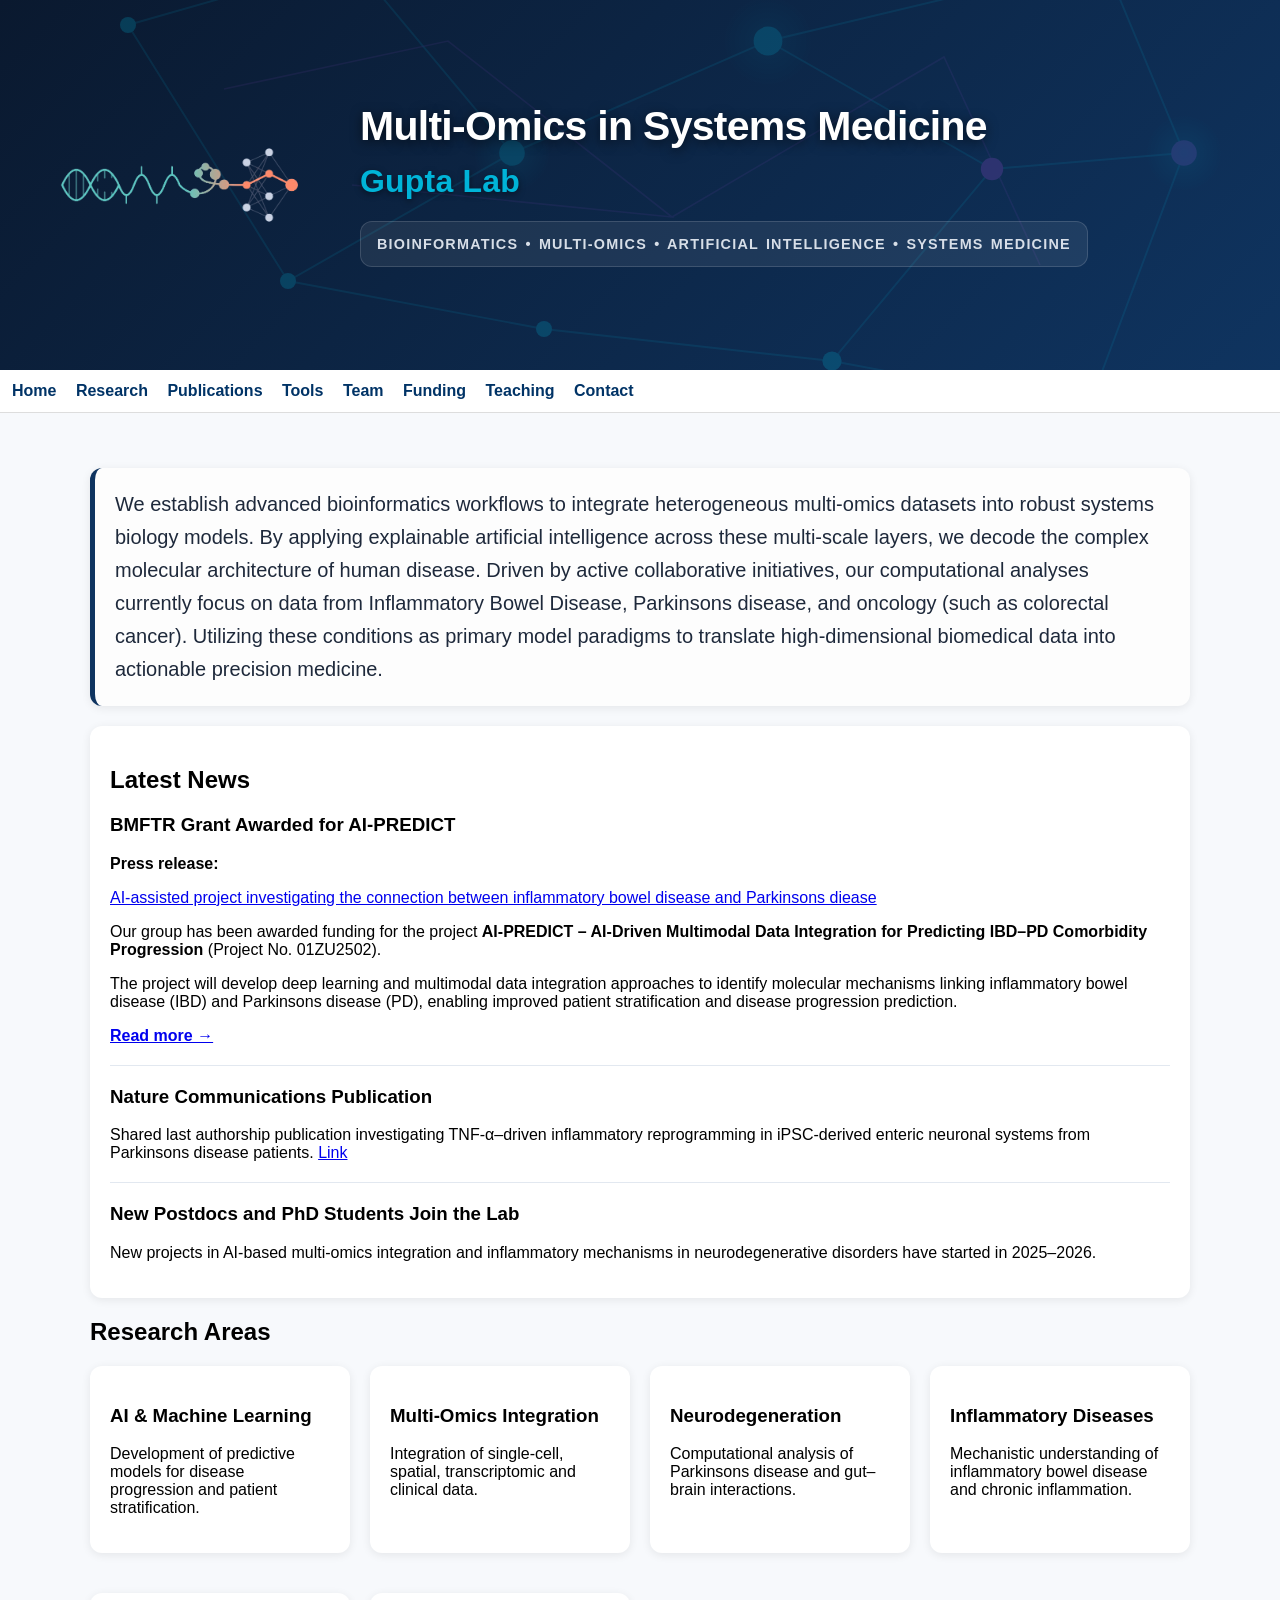
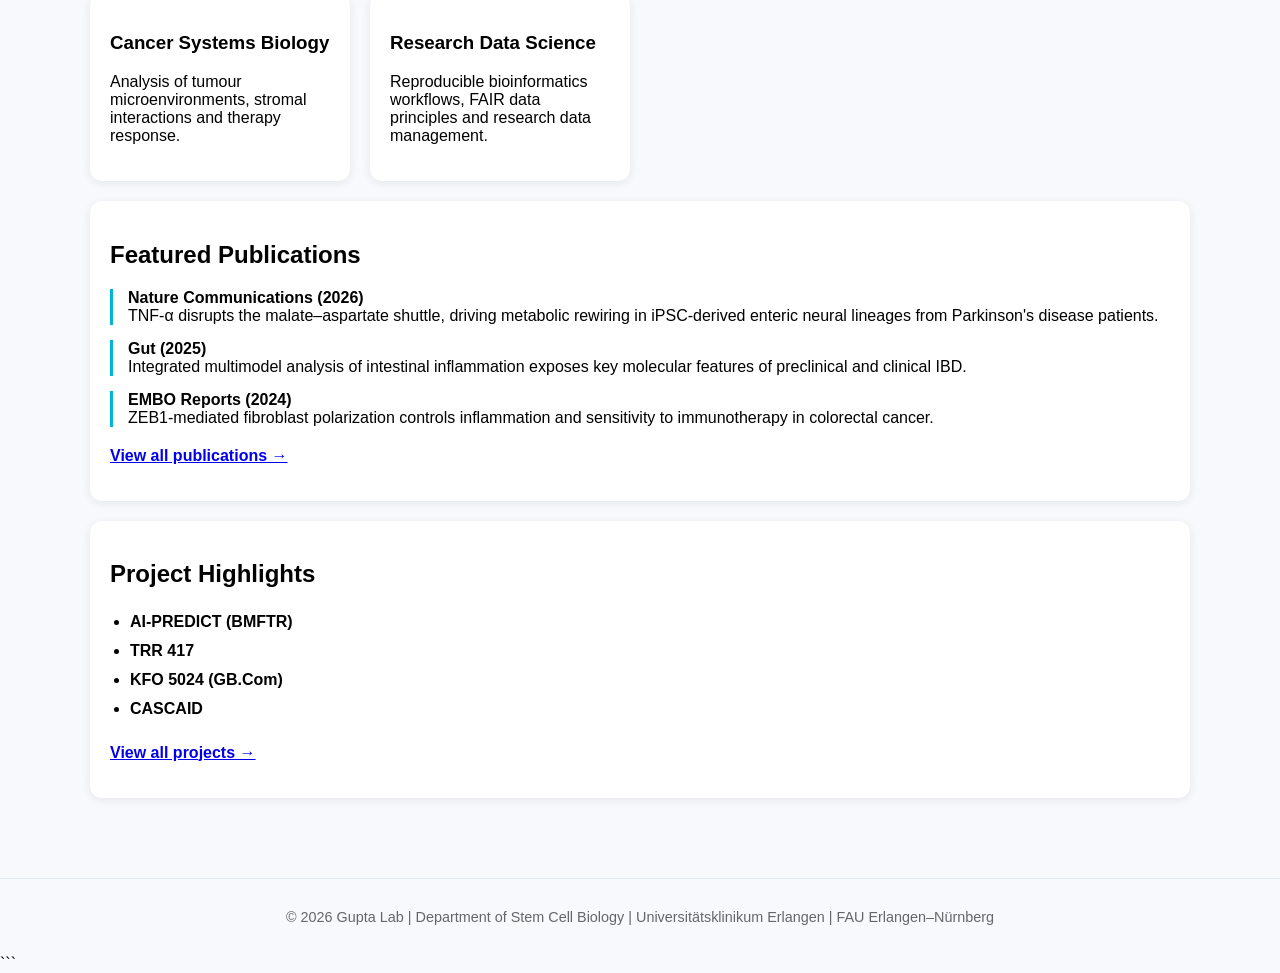
==== commit 0c44771f: "minor edit index" ====
--- a/index.html
+++ b/index.html
@@ -1,4 +1,3 @@
-```html
 <!DOCTYPE html>
 <html lang="en">
 <head>
